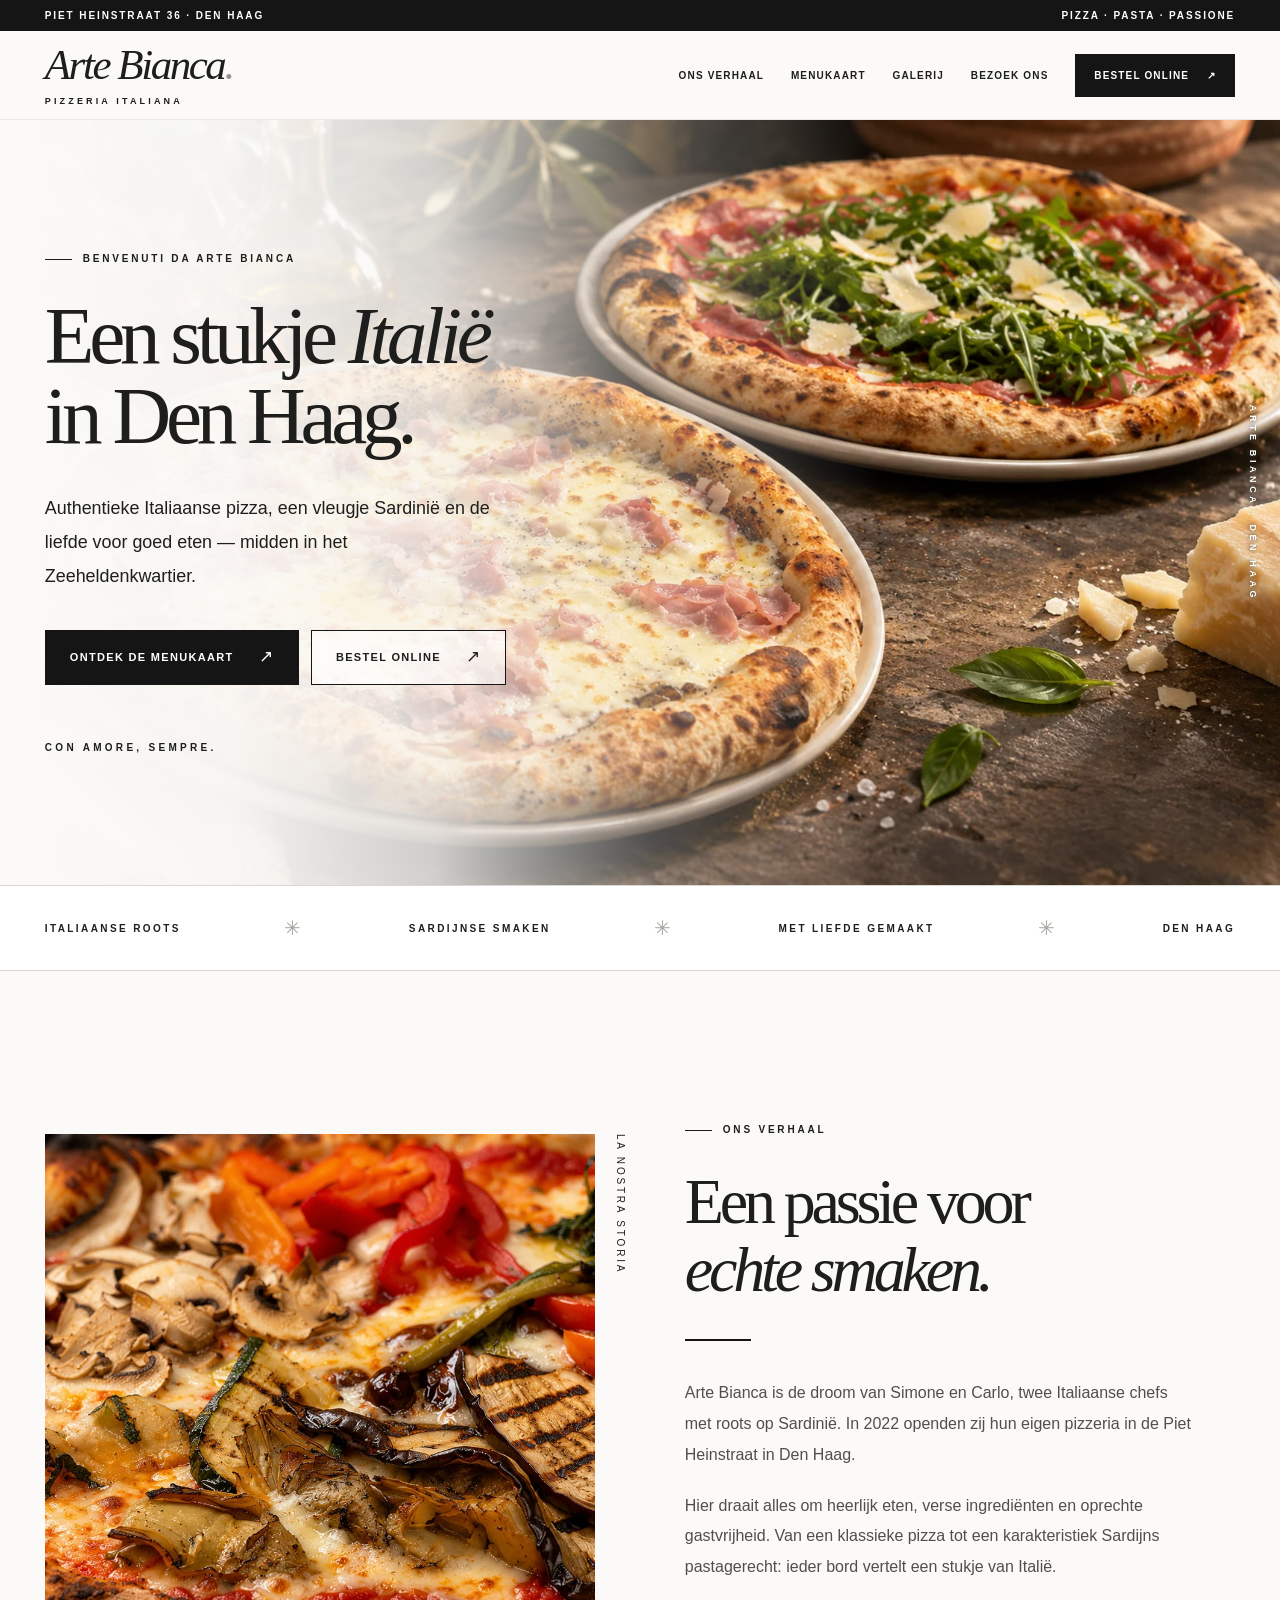
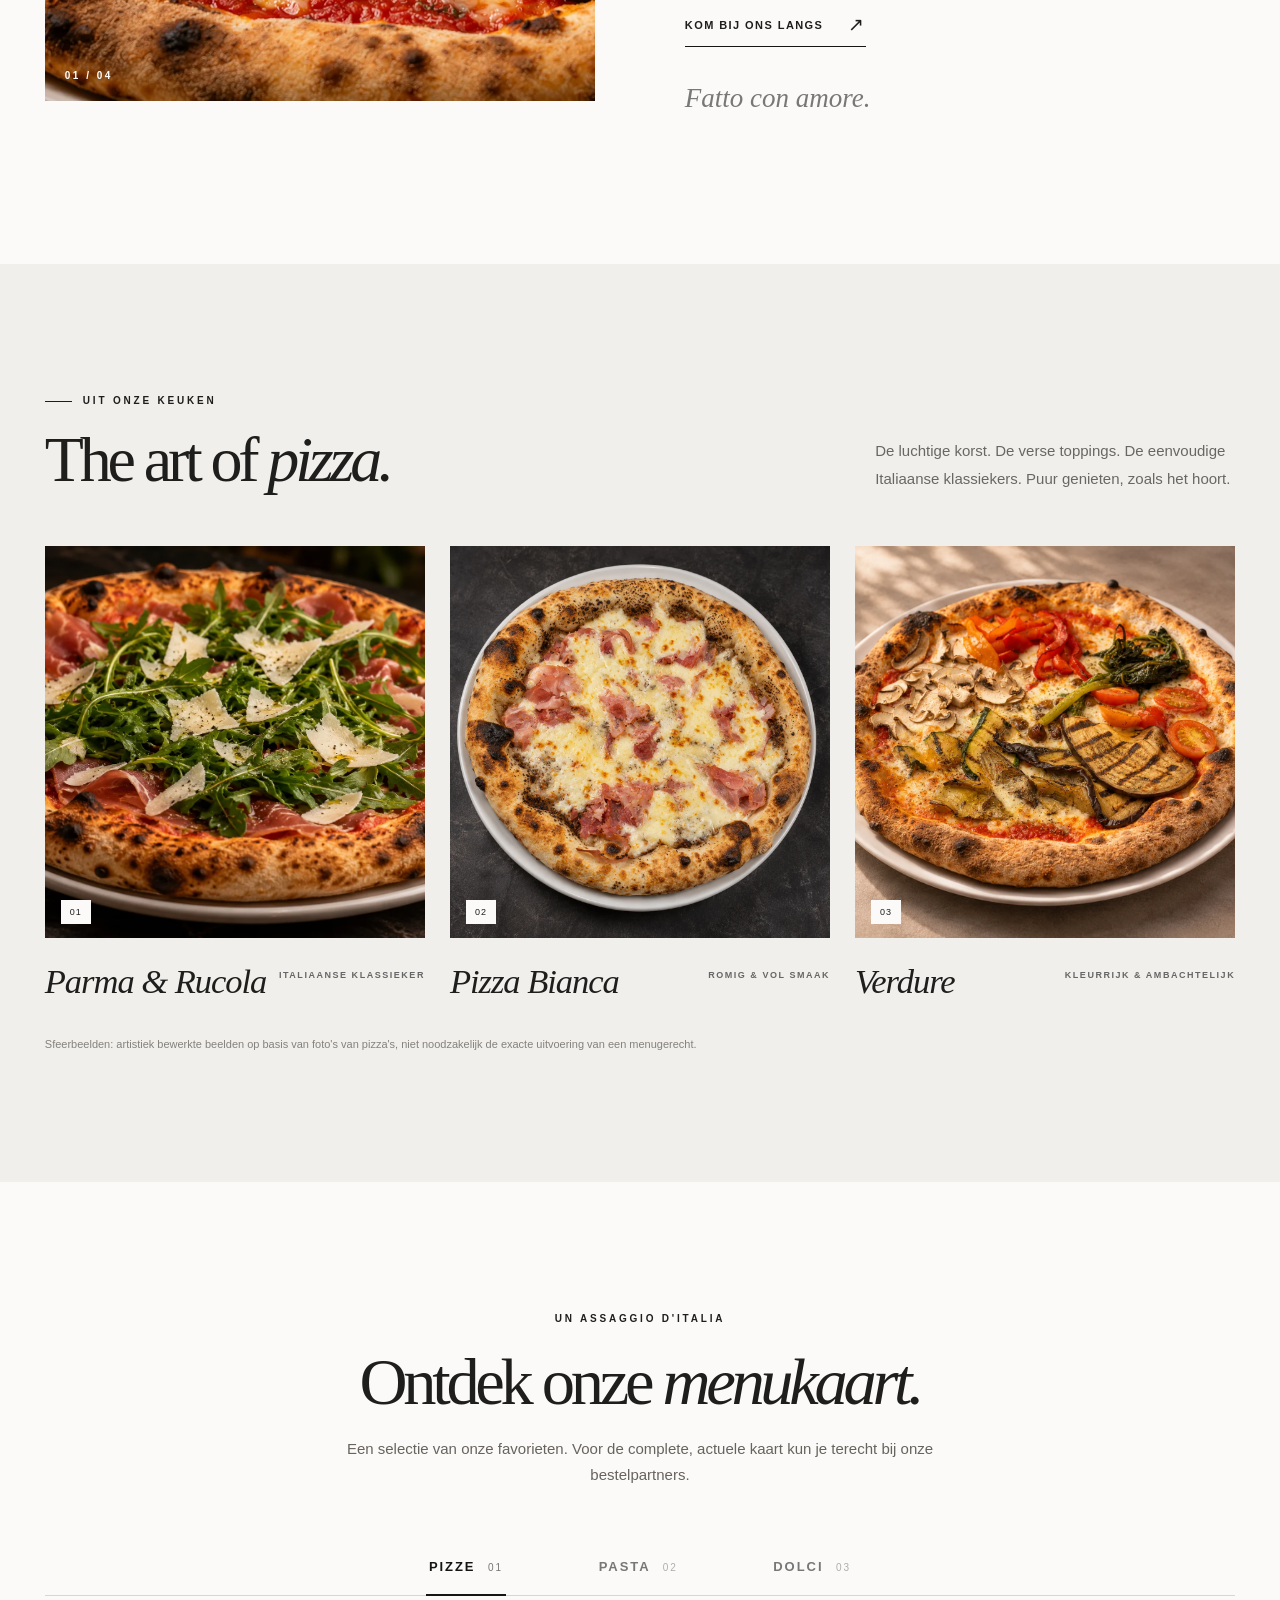
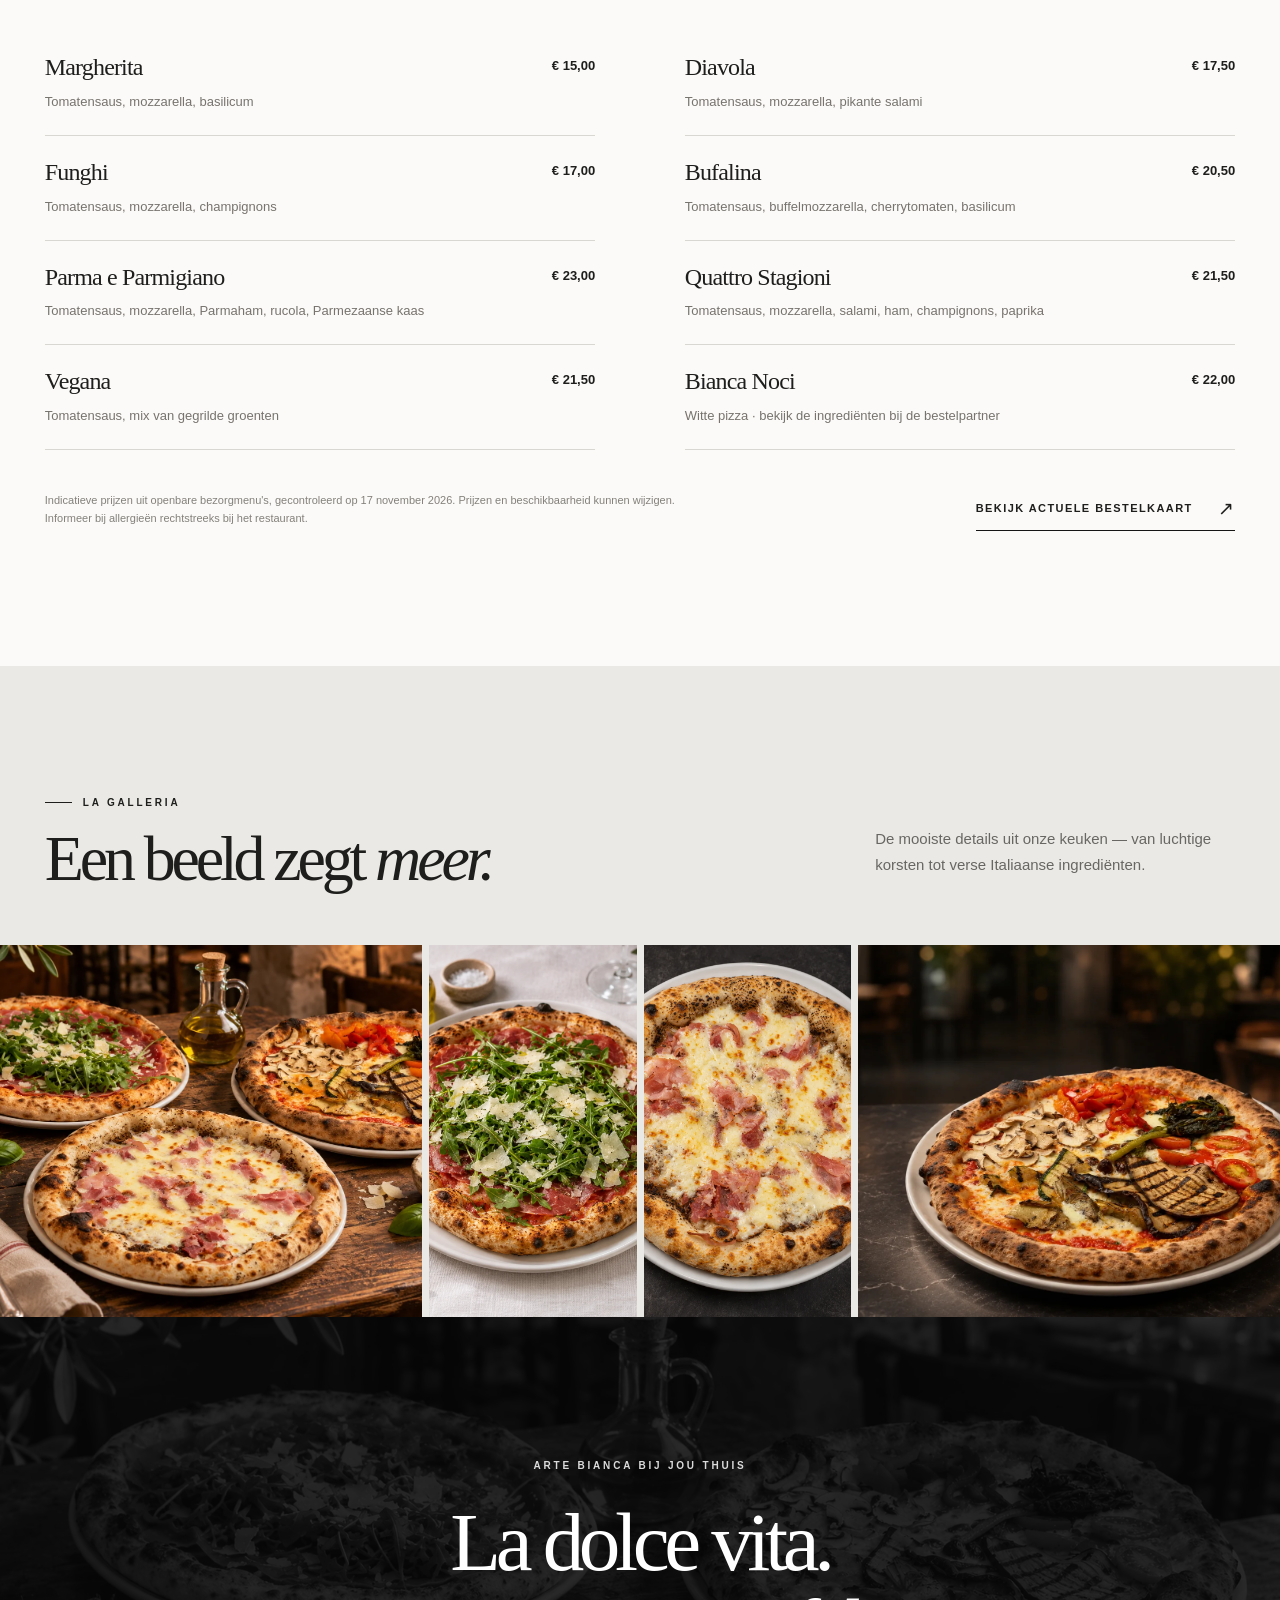
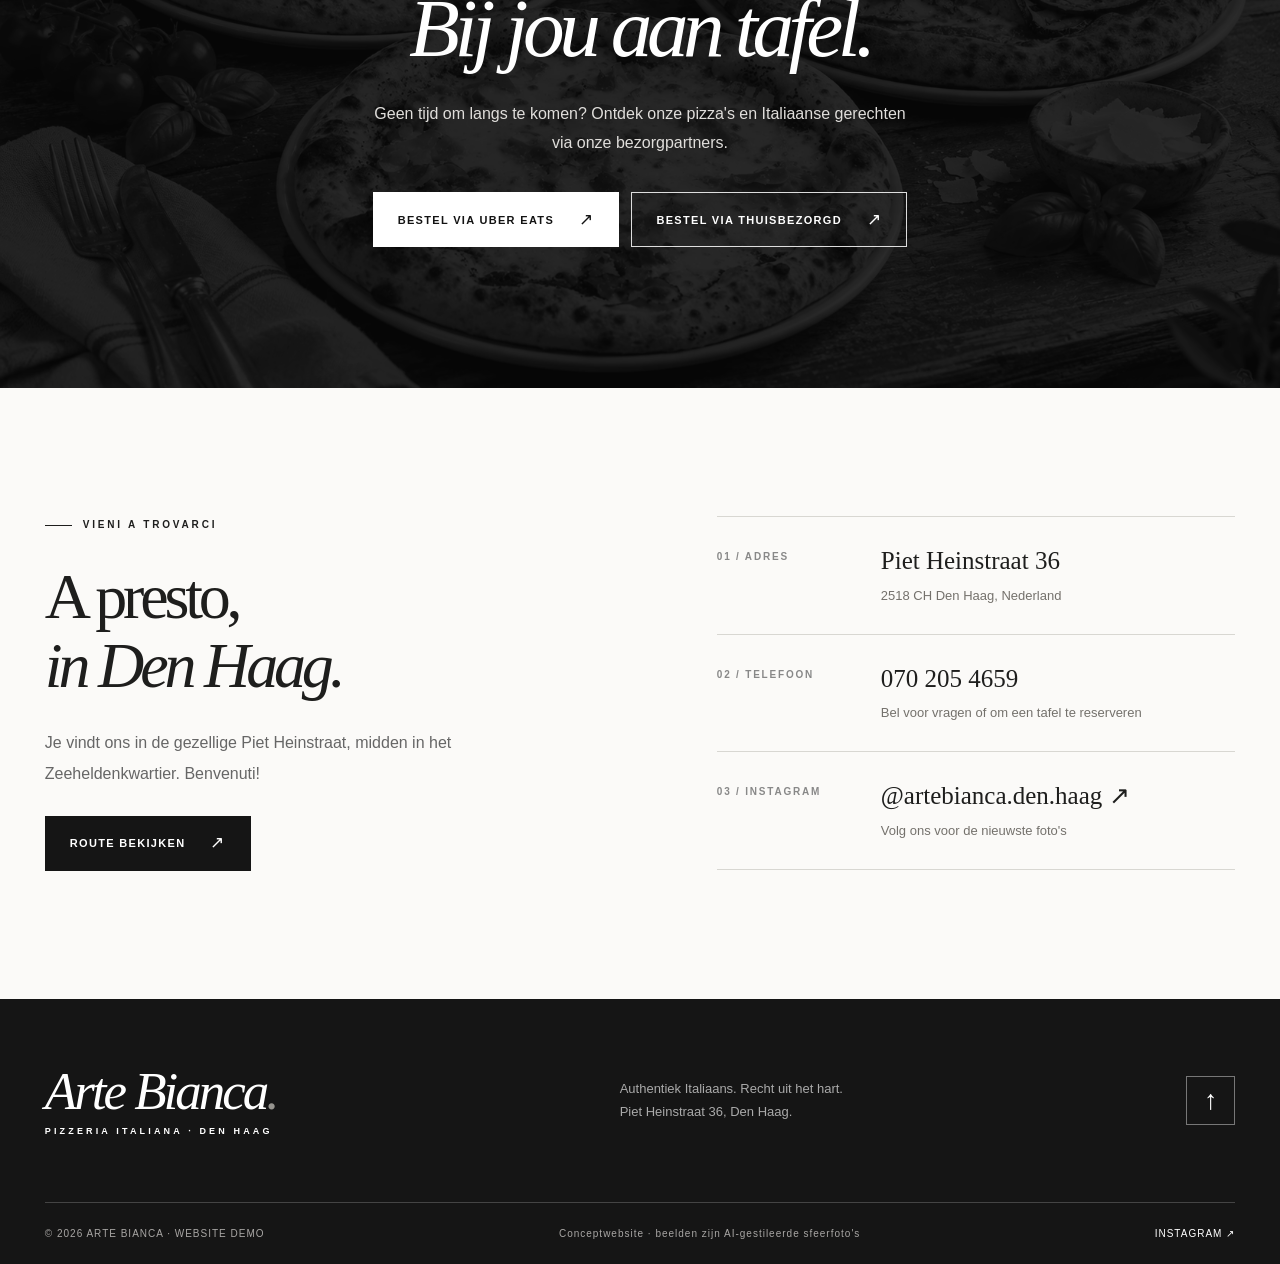
==== index (1).html @ dbd8c72d "Add files via upload" ====
<!doctype html>
<html lang="nl">
<head>
  <meta charset="utf-8" />
  <meta name="viewport" content="width=device-width, initial-scale=1" />
  <meta name="theme-color" content="#fbfaf8" />
  <meta name="description" content="Ontdek Arte Bianca in het Zeeheldenkwartier, Den Haag: ambachtelijke Italiaanse pizza en authentieke Sardijnse gerechten. Bekijk de menukaart en bestel online." />
  <meta property="og:type" content="website" />
  <meta property="og:title" content="Arte Bianca — Pizzeria Italiana in Den Haag" />
  <meta property="og:description" content="Italiaanse roots. Sardijnse ziel. Pizza met passie in de Piet Heinstraat." />
  <meta property="og:image" content="hero-two-pizzas.webp" />
  <link rel="icon" href="favicon.svg" type="image/svg+xml" />
  <link rel="preload" href="hero-two-pizzas.webp" as="image" />
  <link rel="stylesheet" href="styles.css" />
  <style>
    /* GitHub Pages fix: uploaded image files are in the repository root */
    .hero__image { background-image: url("hero-two-pizzas.webp"); }
    .order__background { background-image: url("three-pizzas.webp"); }
  </style>
  <script defer src="script.js"></script>
  <title>Arte Bianca — Pizzeria Italiana | Den Haag</title>
</head>
<body>
  <a class="skip-link" href="#main">Ga naar inhoud</a>
  <div class="announcement" aria-label="Restaurantinformatie">
    <div class="container announcement__inner">
      <span>PIET HEINSTRAAT 36 · DEN HAAG</span>
      <span class="announcement__right">PIZZA · PASTA · PASSIONE</span>
    </div>
  </div>

  <header class="site-header" id="top">
    <div class="container site-header__inner">
      <a class="brand" href="#top" aria-label="Arte Bianca — naar boven">
        <span class="brand__name">Arte Bianca<span class="brand__dot">.</span></span>
        <span class="brand__tag">PIZZERIA ITALIANA</span>
      </a>
      <button class="menu-toggle" id="menu-toggle" aria-controls="main-nav" aria-expanded="false" aria-label="Open navigatie">
        <span></span><span></span><span></span>
      </button>
      <nav class="nav" id="main-nav" aria-label="Hoofdnavigatie">
        <a href="#verhaal">Ons verhaal</a>
        <a href="#menukaart">Menukaart</a>
        <a href="#galerij">Galerij</a>
        <a href="#bezoek">Bezoek ons</a>
        <a class="nav__order" href="#bestellen">Bestel online <span aria-hidden="true">↗</span></a>
      </nav>
    </div>
  </header>

  <main id="main">
    <section class="hero" aria-labelledby="hero-title">
      <div class="hero__image" role="img" aria-label="Twee ambachtelijke pizza's met luchtige korst, kaas, rucola en parmaham"></div>
      <div class="container hero__content">
        <div class="hero__copy">
          <p class="eyebrow"><span class="eyebrow__dash"></span> BENVENUTI DA ARTE BIANCA</p>
          <h1 id="hero-title">Een stukje <em>Italië</em><br />in Den Haag.</h1>
          <p class="hero__description">Authentieke Italiaanse pizza, een vleugje Sardinië en de liefde voor goed eten — midden in het Zeeheldenkwartier.</p>
          <div class="button-row">
            <a class="btn btn--dark" href="#menukaart">Ontdek de menukaart <span aria-hidden="true">↗</span></a>
            <a class="btn btn--outline" href="#bestellen">Bestel online <span aria-hidden="true">↗</span></a>
          </div>
          <p class="hero__footnote">CON AMORE, SEMPRE.</p>
        </div>
      </div>
      <div class="hero__side-note" aria-hidden="true">ARTE BIANCA · DEN HAAG</div>
    </section>

    <div class="ticker" aria-label="Onze keuken">
      <div class="container ticker__inner">
        <span>ITALIAANSE ROOTS</span><span class="ticker__star">✳</span>
        <span>SARDIJNSE SMAKEN</span><span class="ticker__star">✳</span>
        <span>MET LIEFDE GEMAAKT</span><span class="ticker__star">✳</span>
        <span>DEN HAAG</span>
      </div>
    </div>

    <section class="section story" id="verhaal" aria-labelledby="story-title">
      <div class="container story__grid">
        <div class="story__visual reveal">
          <img src="verdure-dark.webp" alt="Ambachtelijke pizza met gegrilde groenten op een donker tafelblad" loading="lazy" width="1672" height="941" />
          <span class="story__vertical">LA NOSTRA STORIA</span>
          <span class="story__number">01 / 04</span>
        </div>
        <div class="story__copy reveal">
          <p class="eyebrow"><span class="eyebrow__dash"></span> ONS VERHAAL</p>
          <h2 class="section-title" id="story-title">Een passie voor<br /><em>echte smaken.</em></h2>
          <div class="rule-short"></div>
          <p>Arte Bianca is de droom van Simone en Carlo, twee Italiaanse chefs met roots op Sardinië. In 2022 openden zij hun eigen pizzeria in de Piet Heinstraat in Den Haag.</p>
          <p>Hier draait alles om heerlijk eten, verse ingrediënten en oprechte gastvrijheid. Van een klassieke pizza tot een karakteristiek Sardijns pastagerecht: ieder bord vertelt een stukje van Italië.</p>
          <a class="text-link" href="#bezoek">Kom bij ons langs <span aria-hidden="true">↗</span></a>
          <span class="story__script" aria-hidden="true">Fatto con amore.</span>
        </div>
      </div>
    </section>

    <section class="section signature" aria-labelledby="signature-title">
      <div class="container">
        <div class="section-heading reveal">
          <div>
            <p class="eyebrow"><span class="eyebrow__dash"></span> UIT ONZE KEUKEN</p>
            <h2 class="section-title" id="signature-title">The art of <em>pizza.</em></h2>
          </div>
          <p>De luchtige korst. De verse toppings. De eenvoudige Italiaanse klassiekers. Puur genieten, zoals het hoort.</p>
        </div>
        <div class="signature__grid">
          <article class="food-card reveal">
            <div class="food-card__image"><img src="parma-rucola.webp" loading="lazy" alt="Pizza met Parmaham, rucola en schaafsel Parmezaanse kaas" width="1672" height="941"/><span class="food-card__index">01</span></div>
            <div class="food-card__body"><h3>Parma & Rucola</h3><span>ITALIAANSE KLASSIEKER</span></div>
          </article>
          <article class="food-card reveal">
            <div class="food-card__image"><img src="bianca-pizza.webp" loading="lazy" alt="Witte pizza met romige kaas en roze ham" width="1254" height="1254"/><span class="food-card__index">02</span></div>
            <div class="food-card__body"><h3>Pizza Bianca</h3><span>ROMIG & VOL SMAAK</span></div>
          </article>
          <article class="food-card reveal">
            <div class="food-card__image"><img src="verdure-light.webp" loading="lazy" alt="Pizza met gegrilde aubergine, champignons, paprika en tomaat" width="1448" height="1086"/><span class="food-card__index">03</span></div>
            <div class="food-card__body"><h3>Verdure</h3><span>KLEURRIJK & AMBACHTELIJK</span></div>
          </article>
        </div>
        <p class="image-disclaimer">Sfeerbeelden: artistiek bewerkte beelden op basis van foto's van pizza's, niet noodzakelijk de exacte uitvoering van een menugerecht.</p>
      </div>
    </section>

    <section class="section menu-section" id="menukaart" aria-labelledby="menu-title">
      <div class="container">
        <div class="menu-section__heading reveal">
          <p class="eyebrow eyebrow--center">UN ASSAGGIO D'ITALIA</p>
          <h2 class="section-title" id="menu-title">Ontdek onze <em>menukaart.</em></h2>
          <p>Een selectie van onze favorieten. Voor de complete, actuele kaart kun je terecht bij onze bestelpartners.</p>
        </div>
        <div class="tabs" role="tablist" aria-label="Menucategorieën">
          <button class="tab is-active" role="tab" id="tab-pizza" aria-controls="panel-pizza" aria-selected="true" data-tab="pizza">Pizze <span>01</span></button>
          <button class="tab" role="tab" id="tab-pasta" aria-controls="panel-pasta" aria-selected="false" tabindex="-1" data-tab="pasta">Pasta <span>02</span></button>
          <button class="tab" role="tab" id="tab-dolci" aria-controls="panel-dolci" aria-selected="false" tabindex="-1" data-tab="dolci">Dolci <span>03</span></button>
        </div>
        <div class="menu-panel" role="tabpanel" id="panel-pizza" aria-labelledby="tab-pizza" data-panel="pizza">
          <div class="menu-list">
            <div class="menu-item"><div><h3>Margherita</h3><p>Tomatensaus, mozzarella, basilicum</p></div><strong>€ 15,00</strong></div>
            <div class="menu-item"><div><h3>Diavola</h3><p>Tomatensaus, mozzarella, pikante salami</p></div><strong>€ 17,50</strong></div>
            <div class="menu-item"><div><h3>Funghi</h3><p>Tomatensaus, mozzarella, champignons</p></div><strong>€ 17,00</strong></div>
            <div class="menu-item"><div><h3>Bufalina</h3><p>Tomatensaus, buffelmozzarella, cherrytomaten, basilicum</p></div><strong>€ 20,50</strong></div>
            <div class="menu-item"><div><h3>Parma e Parmigiano</h3><p>Tomatensaus, mozzarella, Parmaham, rucola, Parmezaanse kaas</p></div><strong>€ 23,00</strong></div>
            <div class="menu-item"><div><h3>Quattro Stagioni</h3><p>Tomatensaus, mozzarella, salami, ham, champignons, paprika</p></div><strong>€ 21,50</strong></div>
            <div class="menu-item"><div><h3>Vegana</h3><p>Tomatensaus, mix van gegrilde groenten</p></div><strong>€ 21,50</strong></div>
            <div class="menu-item"><div><h3>Bianca Noci</h3><p>Witte pizza · bekijk de ingrediënten bij de bestelpartner</p></div><strong>€ 22,00</strong></div>
          </div>
        </div>
        <div class="menu-panel" role="tabpanel" id="panel-pasta" aria-labelledby="tab-pasta" data-panel="pasta" hidden>
          <div class="menu-list">
            <div class="menu-item"><div><h3>Malloreddus alla Campidanese</h3><p>Verse Sardijnse pasta met Italiaanse saucijs en tomatensaus</p></div><strong>€ 23,50</strong></div>
            <div class="menu-item"><div><h3>Spaghetti alle Vongole</h3><p>Spaghetti met venusschelpen, knoflook en Italiaanse kruiden</p></div><strong>€ 26,50</strong></div>
          </div>
        </div>
        <div class="menu-panel" role="tabpanel" id="panel-dolci" aria-labelledby="tab-dolci" data-panel="dolci" hidden>
          <div class="menu-list">
            <div class="menu-item"><div><h3>Tiramisù</h3><p>Italiaanse dessertklassieker</p></div><strong>€ 10,00</strong></div>
            <div class="menu-item"><div><h3>Cannolo Siciliano</h3><p>Traditioneel Siciliaans dessert</p></div><strong>€ 10,00</strong></div>
            <div class="menu-item"><div><h3>Lavacake Pistacchio</h3><p>Warme pistache-lavacake</p></div><strong>€ 10,00</strong></div>
          </div>
        </div>
        <div class="menu-bottom"><p>Indicatieve prijzen uit openbare bezorgmenu's, gecontroleerd op 17 november 2026. Prijzen en beschikbaarheid kunnen wijzigen. Informeer bij allergieën rechtstreeks bij het restaurant.</p><a href="#bestellen" class="text-link">Bekijk actuele bestelkaart <span aria-hidden="true">↗</span></a></div>
      </div>
    </section>

    <section class="gallery" id="galerij" aria-labelledby="gallery-title">
      <div class="container gallery__heading reveal">
        <div><p class="eyebrow"><span class="eyebrow__dash"></span> LA GALLERIA</p><h2 class="section-title" id="gallery-title">Een beeld zegt <em>meer.</em></h2></div>
        <p>De mooiste details uit onze keuken — van luchtige korsten tot verse Italiaanse ingrediënten.</p>
      </div>
      <div class="gallery__grid">
        <button class="gallery__tile gallery__tile--wide" type="button" data-lightbox="three-pizzas.webp" data-caption="Drie ambachtelijke pizza's" aria-label="Vergroot foto van drie pizza's"><img src="three-pizzas.webp" loading="lazy" alt="Drie pizza's samen op een rustieke tafel" width="1672" height="941"/><span class="gallery__zoom">BEKIJK FOTO ↗</span></button>
        <button class="gallery__tile gallery__tile--square" type="button" data-lightbox="parma-light.webp" data-caption="Pizza met Parmaham en rucola" aria-label="Vergroot foto van Parma pizza"><img src="parma-light.webp" loading="lazy" alt="Pizza met Parmaham, rucola en kaas op linnen" width="1254" height="1254"/><span class="gallery__zoom">BEKIJK FOTO ↗</span></button>
        <button class="gallery__tile gallery__tile--square" type="button" data-lightbox="bianca-pizza.webp" data-caption="Witte pizza met ham" aria-label="Vergroot foto van pizza bianca"><img src="bianca-pizza.webp" loading="lazy" alt="Witte pizza met ham, gefotografeerd van boven" width="1254" height="1254"/><span class="gallery__zoom">BEKIJK FOTO ↗</span></button>
        <button class="gallery__tile gallery__tile--wide" type="button" data-lightbox="verdure-detail.webp" data-caption="Gegrilde groenten en een luchtige korst" aria-label="Vergroot close-up van groentepizza"><img src="verdure-detail.webp" loading="lazy" alt="Detail van een pizza met gegrilde groenten en charred korst" width="1672" height="941"/><span class="gallery__zoom">BEKIJK FOTO ↗</span></button>
      </div>
    </section>

    <section class="order" id="bestellen" aria-labelledby="order-title">
      <div class="order__background"></div>
      <div class="container order__inner reveal">
        <p class="eyebrow eyebrow--light">ARTE BIANCA BIJ JOU THUIS</p>
        <h2 id="order-title">La dolce vita.<br /><em>Bij jou aan tafel.</em></h2>
        <p>Geen tijd om langs te komen? Ontdek onze pizza's en Italiaanse gerechten via onze bezorgpartners.</p>
        <div class="order__buttons">
          <a class="btn btn--light" href="https://www.ubereats.com/nl/store/arte-bianca/zG4J7jb5Qji3SF6A-7-eRw" target="_blank" rel="noopener noreferrer">Bestel via Uber Eats <span aria-hidden="true">↗</span></a>
          <a class="btn btn--white-outline" href="https://www.thuisbezorgd.nl/menu/arte-bianca" target="_blank" rel="noopener noreferrer">Bestel via Thuisbezorgd <span aria-hidden="true">↗</span></a>
        </div>
      </div>
    </section>

    <section class="section visit" id="bezoek" aria-labelledby="visit-title">
      <div class="container visit__grid">
        <div class="visit__heading reveal">
          <p class="eyebrow"><span class="eyebrow__dash"></span> VIENI A TROVARCI</p>
          <h2 class="section-title" id="visit-title">A presto,<br /><em>in Den Haag.</em></h2>
          <p>Je vindt ons in de gezellige Piet Heinstraat, midden in het Zeeheldenkwartier. Benvenuti!</p>
          <a class="btn btn--dark" href="https://www.google.com/maps/search/?api=1&query=Piet+Heinstraat+36%2C+2518+CH+Den+Haag" target="_blank" rel="noopener noreferrer">Route bekijken <span aria-hidden="true">↗</span></a>
        </div>
        <div class="visit__details reveal">
          <div class="visit__detail"><span>01 / ADRES</span><div><strong>Piet Heinstraat 36</strong><p>2518 CH Den Haag, Nederland</p></div></div>
          <div class="visit__detail"><span>02 / TELEFOON</span><div><a href="tel:+31702054659"><strong>070 205 4659</strong></a><p>Bel voor vragen of om een tafel te reserveren</p></div></div>
          <div class="visit__detail"><span>03 / INSTAGRAM</span><div><a href="https://www.instagram.com/artebianca.den.haag/" target="_blank" rel="noopener noreferrer"><strong>@artebianca.den.haag ↗</strong></a><p>Volg ons voor de nieuwste foto's</p></div></div>
        </div>
      </div>
    </section>
  </main>

  <footer class="footer">
    <div class="container footer__top">
      <a class="brand brand--footer" href="#top" aria-label="Arte Bianca — terug naar boven"><span class="brand__name">Arte Bianca<span class="brand__dot">.</span></span><span class="brand__tag">PIZZERIA ITALIANA · DEN HAAG</span></a>
      <p>Authentiek Italiaans. Recht uit het hart.<br/>Piet Heinstraat 36, Den Haag.</p>
      <a class="footer__up" href="#top" aria-label="Terug naar boven">↑</a>
    </div>
    <div class="container footer__bottom"><span>© <span id="year">2026</span> ARTE BIANCA · WEBSITE DEMO</span><span>Conceptwebsite · beelden zijn AI-gestileerde sfeerfoto's</span><a href="https://www.instagram.com/artebianca.den.haag/" target="_blank" rel="noopener noreferrer">INSTAGRAM ↗</a></div>
  </footer>

  <dialog class="lightbox" id="lightbox" aria-label="Fotogalerij">
    <button class="lightbox__close" id="lightbox-close" aria-label="Sluit foto">×</button>
    <img id="lightbox-image" alt="" />
    <p id="lightbox-caption"></p>
  </dialog>
</body>
</html>
---- styles.css ----
/* ARTE BIANCA — minimal editorial restaurant demo
   Static, responsive, no dependencies. Built for GitHub Pages. */
:root {
  --black: #151515;
  --ink: #1e1e1d;
  --muted: #75746f;
  --light: #f6f5f2;
  --cream: #fbfaf8;
  --line: #d8d7d2;
  --white: #fff;
  --serif: 'Iowan Old Style', 'Baskerville', 'Palatino Linotype', 'Book Antiqua', Georgia, serif;
  --sans: 'Helvetica Neue', Helvetica, Arial, sans-serif;
  --space: clamp(4.5rem, 10vw, 9rem);
}
*, *::before, *::after { box-sizing: border-box; }
html { scroll-behavior: smooth; scroll-padding-top: 95px; }
body { margin: 0; color: var(--ink); background: var(--cream); font-family: var(--sans); -webkit-font-smoothing: antialiased; }
body.nav-open { overflow: hidden; }
img { display: block; width: 100%; height: auto; }
a { color: inherit; text-decoration: none; }
button { font: inherit; }
button, a { -webkit-tap-highlight-color: transparent; }
button:focus-visible, a:focus-visible { outline: 3px solid #999; outline-offset: 4px; }
[hidden] { display: none !important; }
.container { width: min(100% - 7vw, 1390px); margin-inline: auto; }
.skip-link { position: fixed; top: -80px; left: 20px; z-index: 100; background: var(--black); color: #fff; padding: 14px; }
.skip-link:focus { top: 12px; }
.announcement { background: var(--black); color: white; font-size: 10px; letter-spacing: .19em; font-weight: 600; }
.announcement__inner { height: 31px; display: flex; justify-content: space-between; align-items: center; }
.site-header { position: sticky; top: 0; z-index: 30; background: rgba(251,250,248,.98); border-bottom: 1px solid rgba(0,0,0,.07); backdrop-filter: blur(14px); }
.site-header__inner { height: 88px; display: flex; align-items: center; justify-content: space-between; gap: 25px; }
.brand { display: inline-flex; flex-direction: column; flex: 0 0 auto; gap: 0; white-space: nowrap; }
.brand__name { font: italic 43px/.99 var(--serif); letter-spacing: -.057em; }
.brand__dot { color: #96948f; }
.brand__tag { font-size: 9px; letter-spacing: .35em; font-weight: 650; margin-top: 9px; }
.nav { display: flex; align-items: center; gap: clamp(16px,2.1vw,39px); font-weight: 700; text-transform: uppercase; letter-spacing: .115em; font-size: 10px; }
.nav > a:not(.nav__order) { position: relative; padding: 13px 0; }
.nav > a:not(.nav__order)::after { content: ''; position: absolute; bottom: 7px; left: 0; height: 1px; width: 0; background: currentColor; transition: width .2s; }
.nav > a:not(.nav__order):hover::after { width: 100%; }
.nav__order { padding: 16px 19px; background: var(--black); color: #fff; white-space: nowrap; }
.nav__order span { margin-left: 14px; }
.menu-toggle { display: none; }
.hero { min-height: min(765px, 75vw); position: relative; isolation: isolate; background: #e5e0d9; overflow: hidden; display: flex; align-items: center; }
.hero__image { position: absolute; z-index: -2; inset: 0; background: url('assets/images/hero-two-pizzas.webp') center 52% / cover no-repeat; }
.hero::after { content: ''; position: absolute; z-index: -1; inset: 0; background: linear-gradient(90deg, rgba(251,250,248,1) 0%, rgba(251,250,248,.97) 18%, rgba(251,250,248,.82) 34%, rgba(251,250,248,.31) 51%, rgba(251,250,248,0) 69%); }
.hero__content { padding-block: 108px 100px; }
.hero__copy { max-width: 580px; }
.eyebrow { display: flex; align-items: center; gap: 11px; font-size: 10px; font-weight: 740; letter-spacing: .28em; line-height: 1.8; text-transform: uppercase; margin: 0 0 29px; }
.eyebrow__dash { display: inline-block; height: 1px; width: 27px; background: currentColor; }
.eyebrow--center { justify-content: center; }
.eyebrow--light { color: rgba(255,255,255,.85); }
.hero h1, .section-title, .order h2 { font-family: var(--serif); font-weight: 400; letter-spacing: -.065em; }
.hero h1 { font-size: clamp(56px, 6.35vw, 105px); line-height: .98; margin: 0 0 34px; }
.hero h1 em, .section-title em, .order h2 em { font-weight: 400; }
.hero__description { font-size: clamp(16px,1.4vw,18px); line-height: 1.9; max-width: 445px; margin: 0 0 37px; }
.button-row, .order__buttons { display: flex; align-items: center; gap: 12px; flex-wrap: wrap; }
.btn { min-height: 55px; display: inline-flex; justify-content: center; align-items: center; gap: 25px; padding: 17px 24px; font-size: 11px; letter-spacing: .12em; font-weight: 740; text-transform: uppercase; border: 1px solid var(--black); transition: transform .2s, background-color .2s, color .2s; }
.btn:hover { transform: translateY(-2px); }
.btn span { font-size: 17px; font-weight: 400; line-height: 0; }
.btn--dark { background: var(--black); color: #fff; }
.btn--dark:hover { background: #333; }
.btn--outline { background: rgba(255,255,255,.65); }
.btn--outline:hover { background: var(--black); color: #fff; }
.hero__footnote { margin-top: 57px; font-size: 10px; letter-spacing: .33em; font-weight: 650; }
.hero__side-note { position: absolute; right: 22px; top: 50%; transform: translateY(-50%); writing-mode: vertical-rl; color: #fff; font-size: 9px; font-weight: 650; letter-spacing: .4em; text-shadow: 0 1px 4px #444; }
.ticker { border-block: 1px solid var(--line); background: #fff; }
.ticker__inner { min-height: 84px; display: flex; align-items: center; justify-content: space-between; gap: 20px; }
.ticker span { font-size: 10px; font-weight: 700; letter-spacing: .24em; }
.ticker__star { color: #a7a49f; font-size: 20px !important; font-weight: 400 !important; }
.section { padding-block: var(--space); }
.story__grid { display: grid; grid-template-columns: 1fr 1fr; align-items: center; gap: clamp(50px,7vw,150px); }
.story__visual { position: relative; }
.story__visual img { aspect-ratio: .97; object-fit: cover; }
.story__vertical { position: absolute; right: -31px; top: 0; font-size: 10px; letter-spacing: .28em; writing-mode: vertical-rl; }
.story__number { position: absolute; left: 20px; bottom: 20px; font-size: 10px; font-weight: 700; color: #fff; letter-spacing: .25em; }
.section-title { margin: 0; font-size: clamp(50px,5vw,77px); line-height: 1.07; }
.story__copy { position: relative; padding-block: 22px; }
.story__copy .section-title { margin-bottom: 34px; }
.rule-short { width: 66px; height: 2px; background: var(--black); margin-bottom: 37px; }
.story__copy p:not(.eyebrow) { font-size: 16px; line-height: 1.93; color: #514f4a; margin: 0 0 20px; max-width: 510px; }
.text-link { display: inline-flex; align-items: center; gap: 25px; border-bottom: 1px solid var(--black); padding: 10px 0; font-size: 11px; font-weight: 760; letter-spacing: .13em; text-transform: uppercase; transition: gap .2s; }
.text-link:hover { gap: 38px; }
.text-link span { font-size: 19px; font-weight: 400; }
.story__script { display: block; margin-top: 36px; font: italic 27px var(--serif); opacity: .59; }
.signature { background: #f0efec; }
.section-heading { display: flex; justify-content: space-between; align-items: end; gap: 50px; margin-bottom: 51px; }
.section-heading .eyebrow { margin-bottom: 16px; }
.section-heading > p { font-size: 15px; color: #696763; line-height: 1.85; max-width: 360px; margin: 0 0 2px; }
.signature__grid { display: grid; grid-template-columns: repeat(3,minmax(0,1fr)); gap: 25px; }
.food-card { min-width: 0; }
.food-card__image { aspect-ratio: .97; overflow: hidden; position: relative; background: #ddd; }
.food-card__image img { width: 100%; height: 100%; object-fit: cover; transition: transform .5s; }
.food-card:hover img { transform: scale(1.045); }
.food-card__index { position: absolute; bottom: 14px; left: 16px; background: var(--cream); padding: 7px 9px; font-size: 9px; letter-spacing: .11em; }
.food-card__body { padding-top: 23px; display: flex; align-items: start; justify-content: space-between; gap: 10px; flex-wrap: wrap; }
.food-card h3 { margin: 0; font: italic clamp(27px,2.7vw,40px)/1.2 var(--serif); letter-spacing: -.03em; }
.food-card__body span { font-size: 9px; letter-spacing: .17em; font-weight: 700; color: #666; padding-top: 9px; }
.image-disclaimer { color: #85817c; font-size: 11px; line-height: 1.6; margin: 34px 0 0; }
.menu-section { background: var(--cream); }
.menu-section__heading { text-align: center; max-width: 780px; margin: 0 auto 53px; }
.menu-section__heading .eyebrow { margin-bottom: 18px; }
.menu-section__heading .section-title { font-size: clamp(51px,5.2vw,76px); }
.menu-section__heading > p:not(.eyebrow) { margin: 19px auto 0; font-size: 15px; line-height: 1.75; color: #67635f; max-width: 600px; }
.tabs { display: flex; justify-content: center; border-bottom: 1px solid var(--line); gap: clamp(20px,7vw,100px); margin-bottom: 35px; }
.tab { background: transparent; border: 0; border-bottom: 2px solid transparent; padding: 18px 3px 20px; margin-bottom: -1px; cursor: pointer; color: #777; text-transform: uppercase; font-size: 13px; font-weight: 750; letter-spacing: .15em; }
.tab span { font-size: 10px; margin-left: 7px; font-weight: 500; opacity: .58; }
.tab.is-active { color: var(--black); border-color: var(--black); }
.menu-list { display: grid; grid-template-columns: repeat(2,minmax(0,1fr)); column-gap: clamp(25px,7vw,110px); }
.menu-item { border-bottom: 1px solid var(--line); min-height: 104px; padding: 22px 0; display: flex; gap: 22px; align-items: start; justify-content: space-between; }
.menu-item h3 { font: 24px/1.2 var(--serif); margin: 0 0 10px; letter-spacing: -.035em; }
.menu-item p { font: 13px/1.6 var(--sans); color: #77736e; margin: 0; }
.menu-item strong { font-size: 13px; white-space: nowrap; font-weight: 650; padding-top: 5px; }
.menu-bottom { display: flex; justify-content: space-between; gap: 45px; align-items: center; padding-top: 30px; }
.menu-bottom p { font-size: 11px; line-height: 1.65; color: #84817b; max-width: 650px; }
.menu-bottom .text-link { white-space: nowrap; }
.gallery { padding-top: var(--space); background: #eae9e5; }
.gallery__heading { display: flex; justify-content: space-between; align-items: end; gap: 50px; padding-bottom: 52px; }
.gallery__heading .eyebrow { margin-bottom: 13px; }
.gallery__heading p:not(.eyebrow) { max-width: 360px; line-height: 1.75; font-size: 15px; color: #696763; }
.gallery__grid { display: grid; grid-template-columns: repeat(6,1fr); gap: 7px; }
.gallery__tile { position: relative; display: block; padding: 0; margin: 0; border: 0; cursor: zoom-in; background: #333; overflow: hidden; height: clamp(205px, 29vw, 475px); }
.gallery__tile--wide { grid-column: span 2; }
.gallery__tile--square { grid-column: span 1; }
.gallery__tile img { width: 100%; height: 100%; object-fit: cover; transition: transform .55s, filter .45s; }
.gallery__tile:hover img { transform: scale(1.06); filter: brightness(.76); }
.gallery__zoom { opacity: 0; position: absolute; bottom: 19px; left: 19px; color: white; font-size: 10px; letter-spacing: .14em; font-weight: 750; transition: opacity .25s; }
.gallery__tile:hover .gallery__zoom { opacity: 1; }
.order { position: relative; isolation: isolate; background: var(--black); color: white; text-align: center; overflow: hidden; }
.order__background { position: absolute; z-index: -2; inset: 0; background: url('assets/images/three-pizzas.webp') center center / cover no-repeat; opacity: .34; filter: grayscale(1); }
.order::after { content: ''; position: absolute; z-index: -1; inset: 0; background: rgba(0,0,0,.57); }
.order__inner { padding-block: clamp(95px,11vw,170px); display: flex; flex-direction: column; align-items: center; }
.order .eyebrow { margin-bottom: 25px; }
.order h2 { font-size: clamp(56px,6.5vw,99px); line-height: 1.03; margin: 0; }
.order__inner > p:not(.eyebrow) { font-size: 16px; line-height: 1.8; max-width: 540px; margin: 28px auto 35px; color: #e0dedb; }
.order__buttons { justify-content: center; }
.btn--light { background: white; color: #131313; border-color: white; }
.btn--light:hover { background: #eceae5; }
.btn--white-outline { color: white; border-color: rgba(255,255,255,.85); }
.btn--white-outline:hover { background: white; color: #151515; }
.visit__grid { display: grid; grid-template-columns: 1fr 1fr; gap: clamp(70px,12vw,200px); }
.visit__heading .section-title { margin-bottom: 28px; }
.visit__heading > p:not(.eyebrow) { font-size: 16px; color: #666; line-height: 1.9; max-width: 430px; margin-bottom: 27px; }
.visit__detail { display: grid; grid-template-columns: 144px minmax(0,1fr); gap: 20px; border-top: 1px solid var(--line); padding: 28px 0; }
.visit__detail:last-child { border-bottom: 1px solid var(--line); }
.visit__detail > span { font-size: 10px; letter-spacing: .18em; font-weight: 700; color: #888; padding-top: 6px; }
.visit__detail strong { font: 25px/1.3 var(--serif); font-weight: 400; }
.visit__detail p { color: #74716c; font-size: 13px; line-height: 1.55; margin: 8px 0 0; }
.visit__detail a:hover { text-decoration: underline; text-underline-offset: 4px; }
.footer { background: #151515; color: #fff; }
.footer__top { padding-block: 65px; display: flex; justify-content: space-between; gap: 45px; align-items: center; }
.brand--footer .brand__name { font-size: 53px; }
.brand--footer .brand__tag { font-size: 9px; }
.footer__top > p { color: #aaa; font-size: 13px; line-height: 1.8; }
.footer__up { width: 49px; height: 49px; border: 1px solid #777; display: grid; place-items: center; font-size: 27px; transition: background .2s; }
.footer__up:hover { background: #444; }
.footer__bottom { border-top: 1px solid #444; display: flex; justify-content: space-between; gap: 20px; padding-block: 25px; color: #a9a7a5; font-size: 10px; letter-spacing: .1em; }
.footer__bottom a { color: #fff; white-space: nowrap; }
.lightbox { border: 0; padding: 40px 20px 20px; background: #151515; color: #fff; width: min(92vw,1100px); max-height: 90vh; box-shadow: 0 10px 70px #0008; overflow: auto; }
.lightbox::backdrop { background: rgba(0,0,0,.9); }
.lightbox img { max-height: 68vh; object-fit: contain; }
.lightbox p { text-align: center; font: italic 22px var(--serif); }
.lightbox__close { cursor: pointer; background: transparent; color: #fff; position: absolute; right: 8px; top: 0; border: 0; font-size: 31px; padding: 2px 15px; }
.reveal { transition: opacity .65s, transform .7s; }
.js-motion .reveal:not(.visible) { opacity: 0; transform: translateY(25px); }

@media(max-width: 1050px) {
  .nav { gap: 17px; }
  .nav > a { font-size: 9px; }
  .brand__name { font-size: 39px; }
  .hero { min-height: 650px; }
  .story__grid { gap: 50px; }
  .menu-bottom { flex-direction: column; align-items: flex-start; gap: 4px; }
  .gallery__tile { height: 310px; }
}
@media(max-width: 800px) {
  :root { --space: 75px; }
  .container { width: min(100% - 38px, 640px); }
  .announcement__right { display: none; }
  .site-header__inner { height: 72px; }
  .brand__name { font-size: 37px; }
  .brand__tag { font-size: 8px; margin-top: 6px; }
  .menu-toggle { display: inline-flex; flex-direction: column; justify-content: center; gap: 5px; width: 43px; height: 43px; background: none; border: 1px solid #b1aeaa; padding: 9px; cursor: pointer; z-index: 45; }
  .menu-toggle span { display: block; height: 1.5px; width: 100%; background: var(--black); transition: transform .2s, opacity .2s; }
  .menu-toggle[aria-expanded='true'] span:nth-child(1) { transform: translateY(6.5px) rotate(45deg); }
  .menu-toggle[aria-expanded='true'] span:nth-child(2) { opacity: 0; }
  .menu-toggle[aria-expanded='true'] span:nth-child(3) { transform: translateY(-6.5px) rotate(-45deg); }
  .nav { display: none; position: fixed; left: 0; right: 0; top: 72px; height: calc(100dvh - 72px); background: var(--cream); padding: 45px 7vw; flex-direction: column; gap: 0; align-items: stretch; justify-content: flex-start; border-top: 1px solid var(--line); overflow-y: auto; }
  .nav.is-open { display: flex; }
  .nav a { font-size: 17px; border-bottom: 1px solid var(--line); padding: 22px 0 !important; }
  .nav__order { padding: 21px !important; margin-top: 25px; text-align: center; border: 0 !important; font-size: 12px !important; }
  .hero { min-height: 735px; align-items: flex-start; }
  .hero__image { background-position: 59% center; }
  .hero::after { background: linear-gradient(180deg,rgba(251,250,248,.99) 0%,rgba(251,250,248,.94) 33%,rgba(251,250,248,.60) 53%,rgba(251,250,248,0) 83%); }
  .hero__content { padding-block: 65px 30px; }
  .hero__copy { max-width: 530px; }
  .hero h1 { font-size: clamp(57px,10vw,82px); }
  .hero__description { font-size: 15px; line-height: 1.75; max-width: 400px; }
  .hero__side-note { display: none; }
  .hero__footnote { margin-top: 35px; }
  .ticker__inner { flex-wrap: wrap; justify-content: center; padding-block: 20px; min-height: 69px; row-gap: 10px; }
  .ticker span { font-size: 9px; }
  .ticker__star:nth-of-type(6), .ticker span:nth-of-type(7) { display: none; }
  .story__grid,.visit__grid { grid-template-columns: 1fr; gap: 50px; }
  .story__visual img { aspect-ratio: 1.18; }
  .story__vertical { right: -17px; }
  .section-heading, .gallery__heading { display: block; }
  .section-heading > p, .gallery__heading > p { margin-top: 23px; max-width: 530px; }
  .signature__grid { gap: 12px; }
  .food-card__image { aspect-ratio: .8; }
  .food-card h3 { font-size: 24px; }
  .food-card__body span { width: 100%; font-size: 8px; margin-top: -8px; }
  .menu-list { grid-template-columns: 1fr; }
  .menu-item { min-height: 91px; }
  .gallery__grid { grid-template-columns: repeat(2,1fr); }
  .gallery__tile--wide, .gallery__tile--square { grid-column: span 1; }
  .gallery__tile { height: 300px; }
  .order__inner { padding-block: 90px; }
}
@media(max-width: 560px) {
  .hero { min-height: 785px; }
  .hero__image { background-position: 59% bottom; }
  .hero__content { padding-top: 50px; }
  .hero h1 { font-size: 61px; margin-bottom: 25px; }
  .hero .eyebrow { font-size: 9px; margin-bottom: 20px; }
  .button-row { gap: 8px; }
  .btn { font-size: 9.5px; padding: 16px 15px; gap: 11px; min-height: 50px; }
  .hero__description { font-size: 14px; max-width: 350px; }
  .hero__footnote { font-size: 9px; }
  .ticker__inner { gap: 12px; }
  .ticker span { font-size: 8px; }
  .ticker__star { font-size: 13px !important; }
  .section-title { font-size: clamp(48px,11vw,60px); }
  .story__copy p:not(.eyebrow) { font-size: 15px; }
  .signature__grid { grid-template-columns: 1fr; gap: 37px; }
  .food-card__image { aspect-ratio: 1.25; }
  .food-card h3 { font-size: 35px; }
  .food-card__body span { width: auto; margin: 0; }
  .tabs { justify-content: space-around; gap: 0; }
  .tab { font-size: 12px; }
  .menu-item h3 { font-size: 21px; }
  .menu-item strong { font-size: 12px; }
  .menu-item p { font-size: 12px; }
  .menu-section__heading .section-title { font-size: 49px; }
  .gallery__tile { height: 190px; }
  .gallery__grid { gap: 5px; }
  .order h2 { font-size: clamp(51px,12vw,70px); }
  .order__buttons { width: 100%; flex-direction: column; }
  .order__buttons .btn { width: min(100%, 330px); }
  .visit__detail { grid-template-columns: 96px 1fr; gap: 10px; }
  .visit__detail strong { font-size: 21px; }
  .visit__detail > span { font-size: 8px; }
  .footer__top { padding-block: 45px; align-items: start; flex-wrap: wrap; }
  .footer__top > p { order: 2; width: 100%; }
  .footer__bottom { flex-wrap: wrap; font-size: 9px; }
  .footer__bottom span:nth-child(2) { width: 100%; order: 3; }
}
@media(prefers-reduced-motion:reduce) {
  html { scroll-behavior: auto; }
  *, *::before, *::after { animation-duration: .01ms !important; transition-duration: .01ms !important; }
  .js-motion .reveal:not(.visible) { opacity: 1; transform: none; }
}
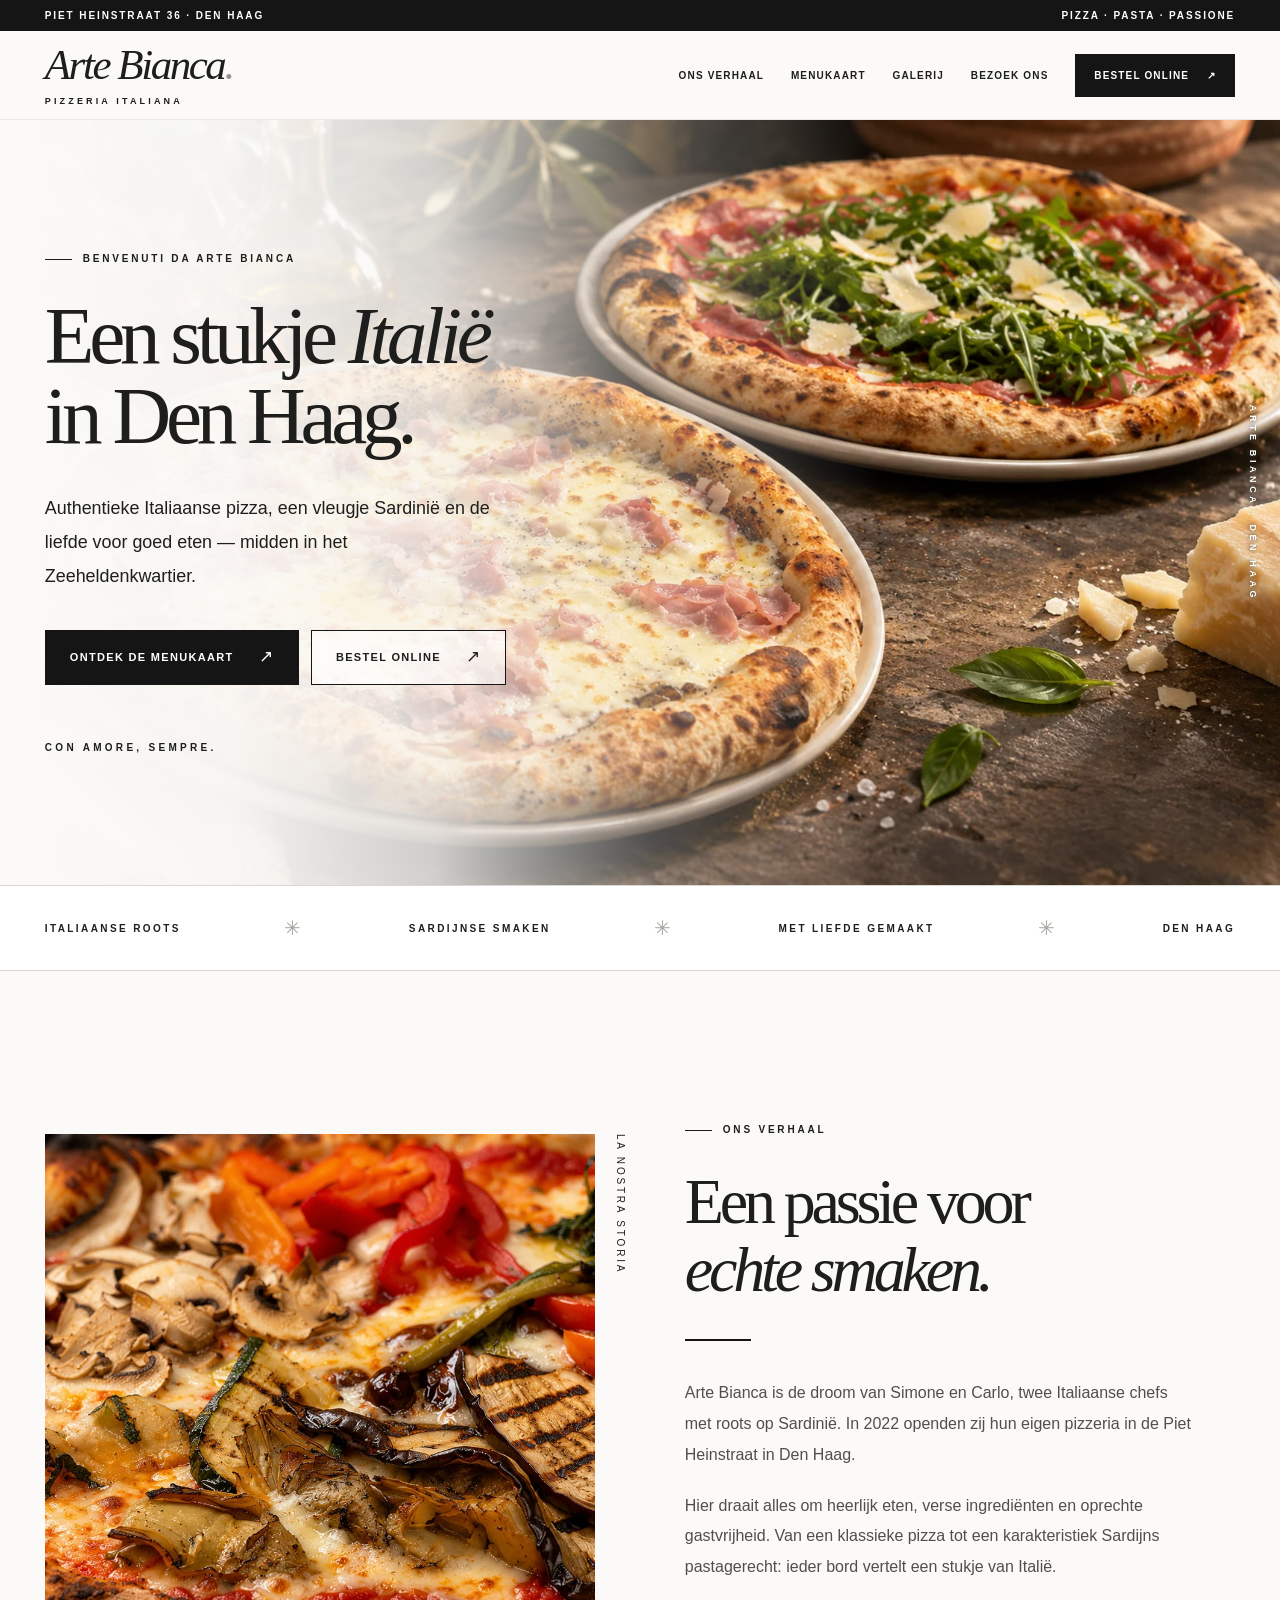
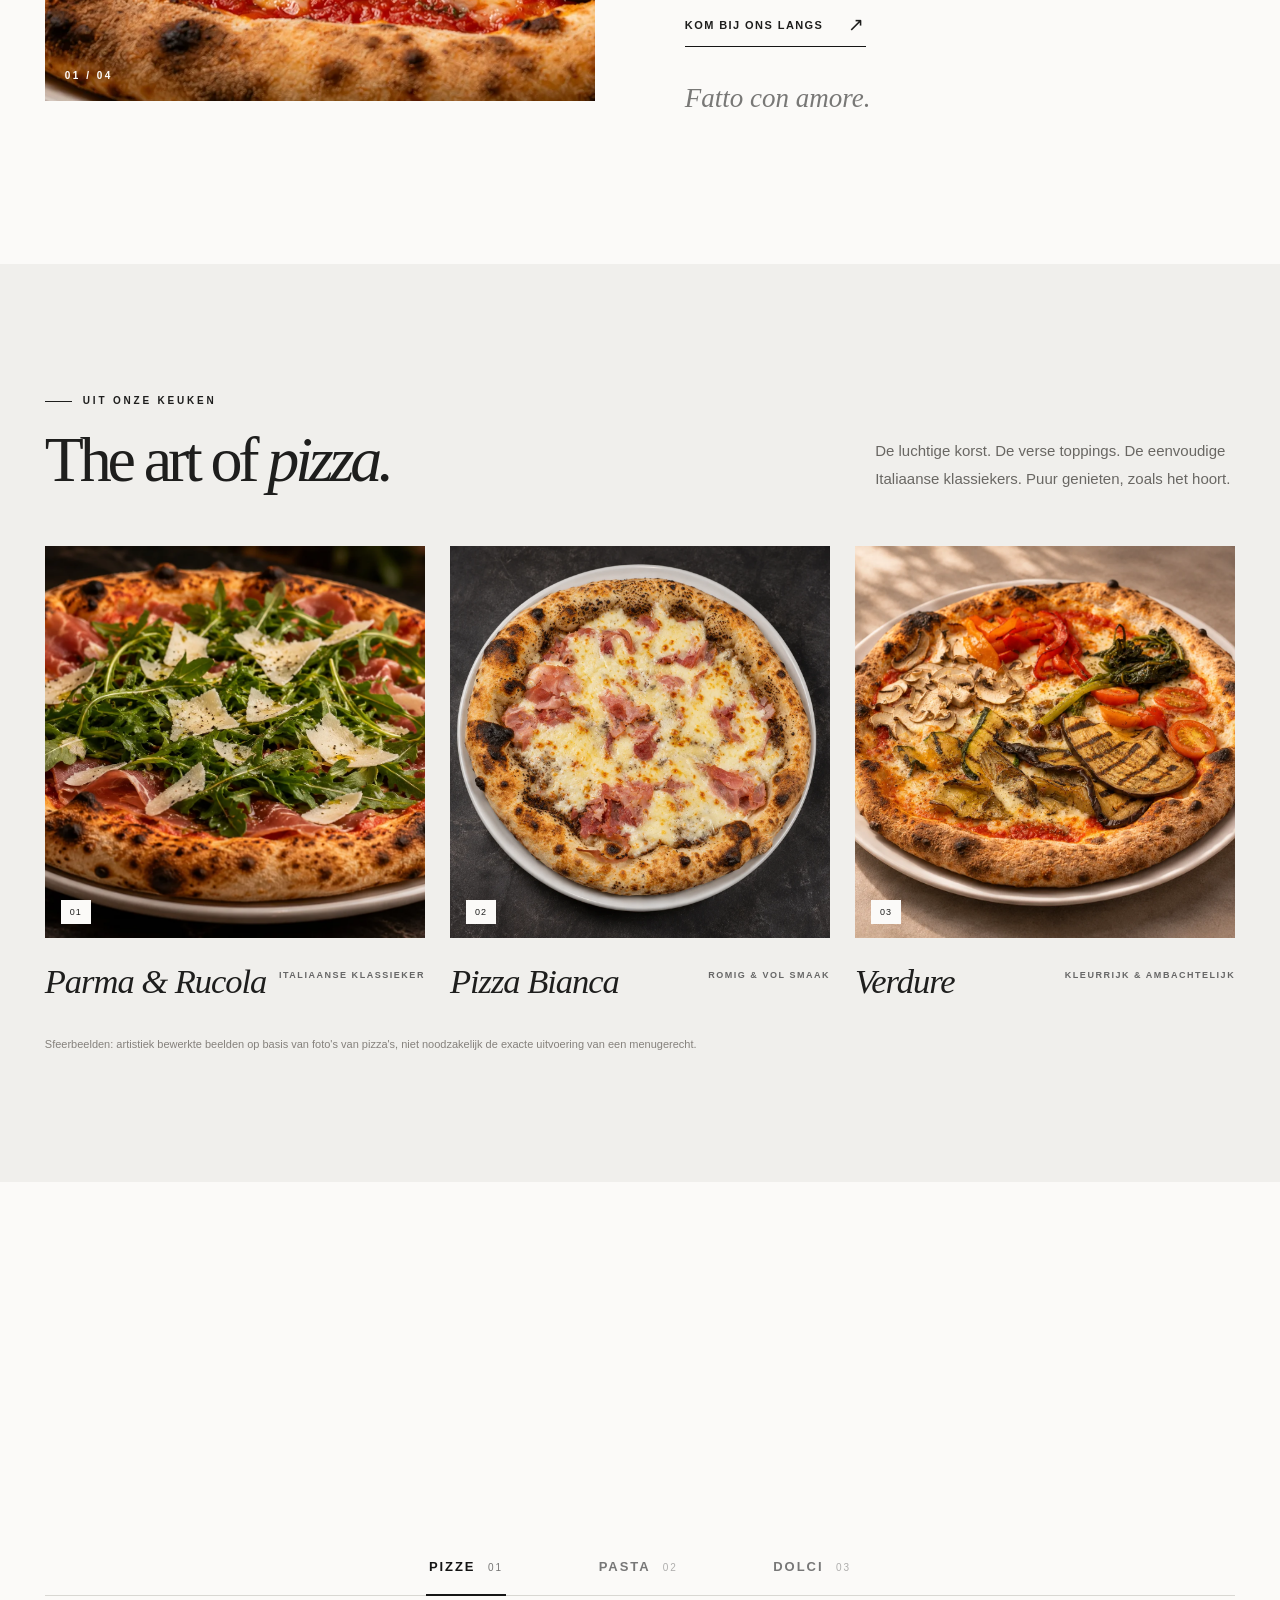
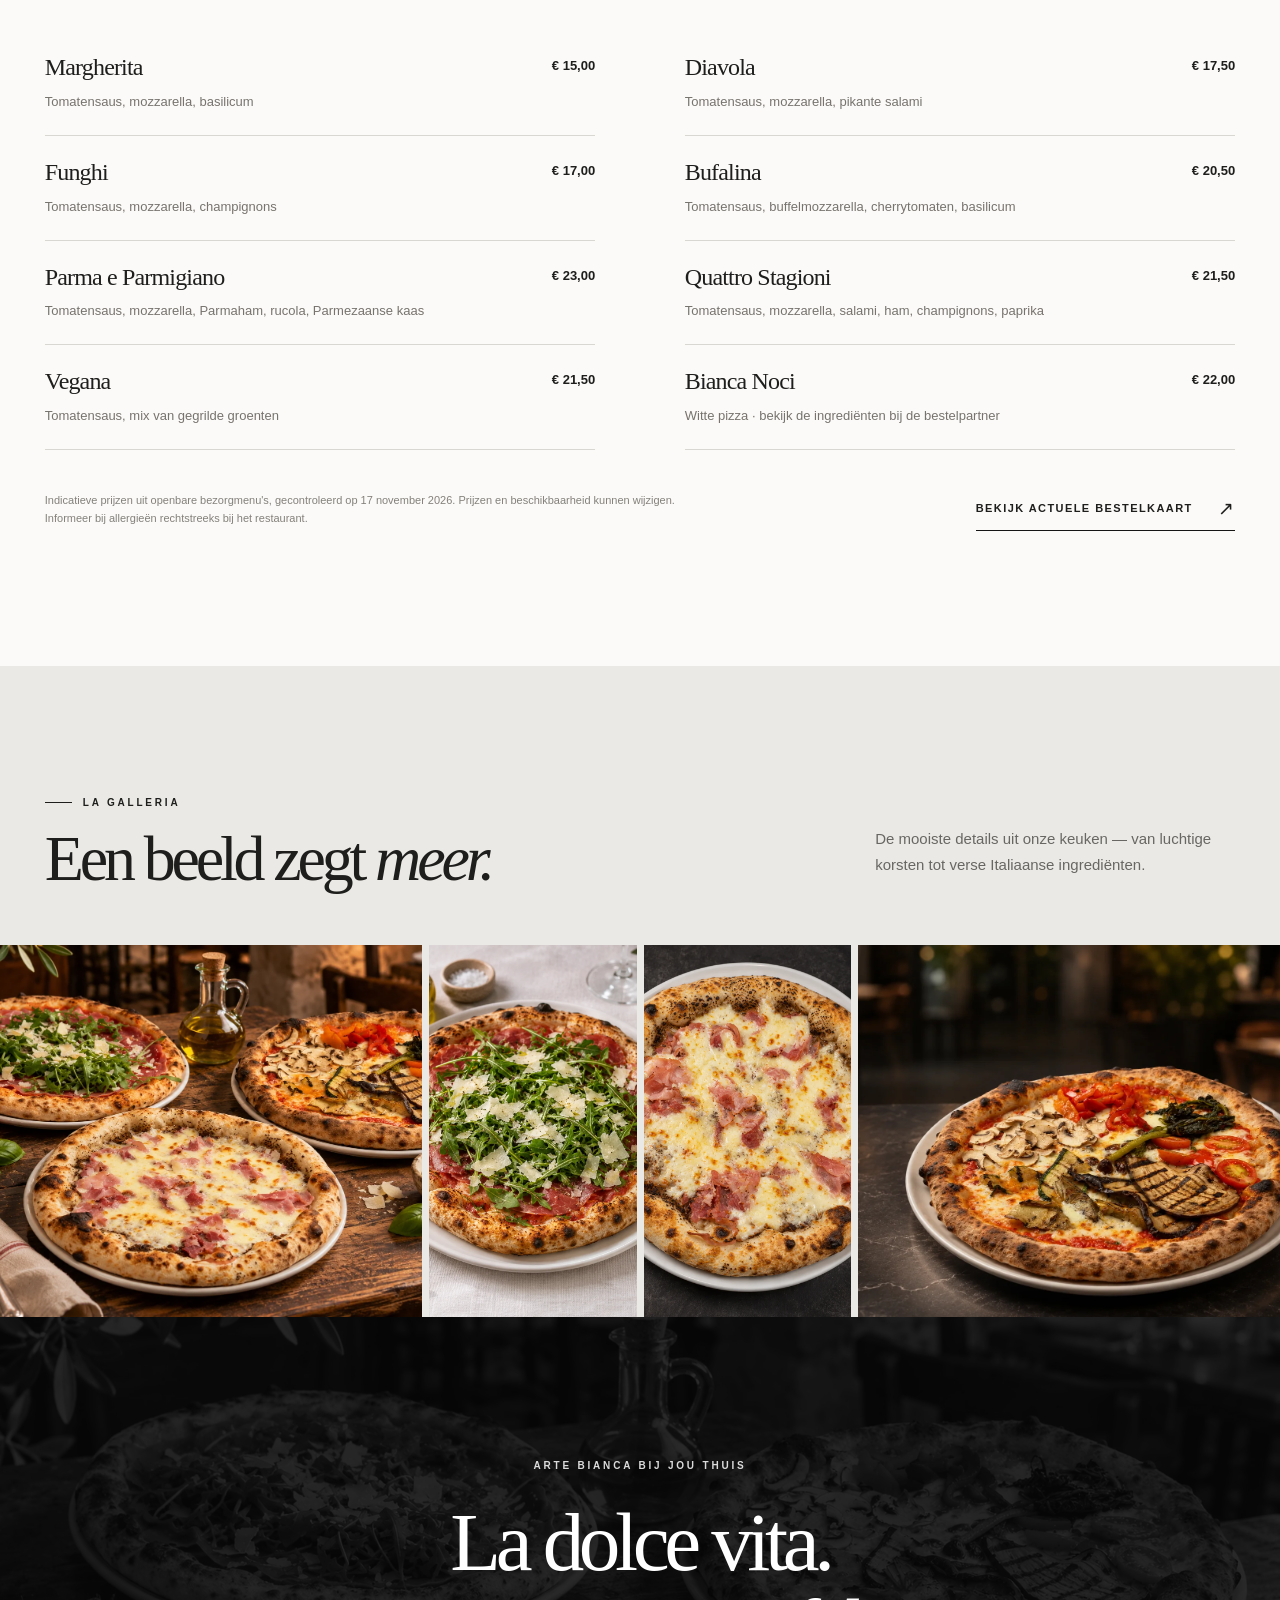
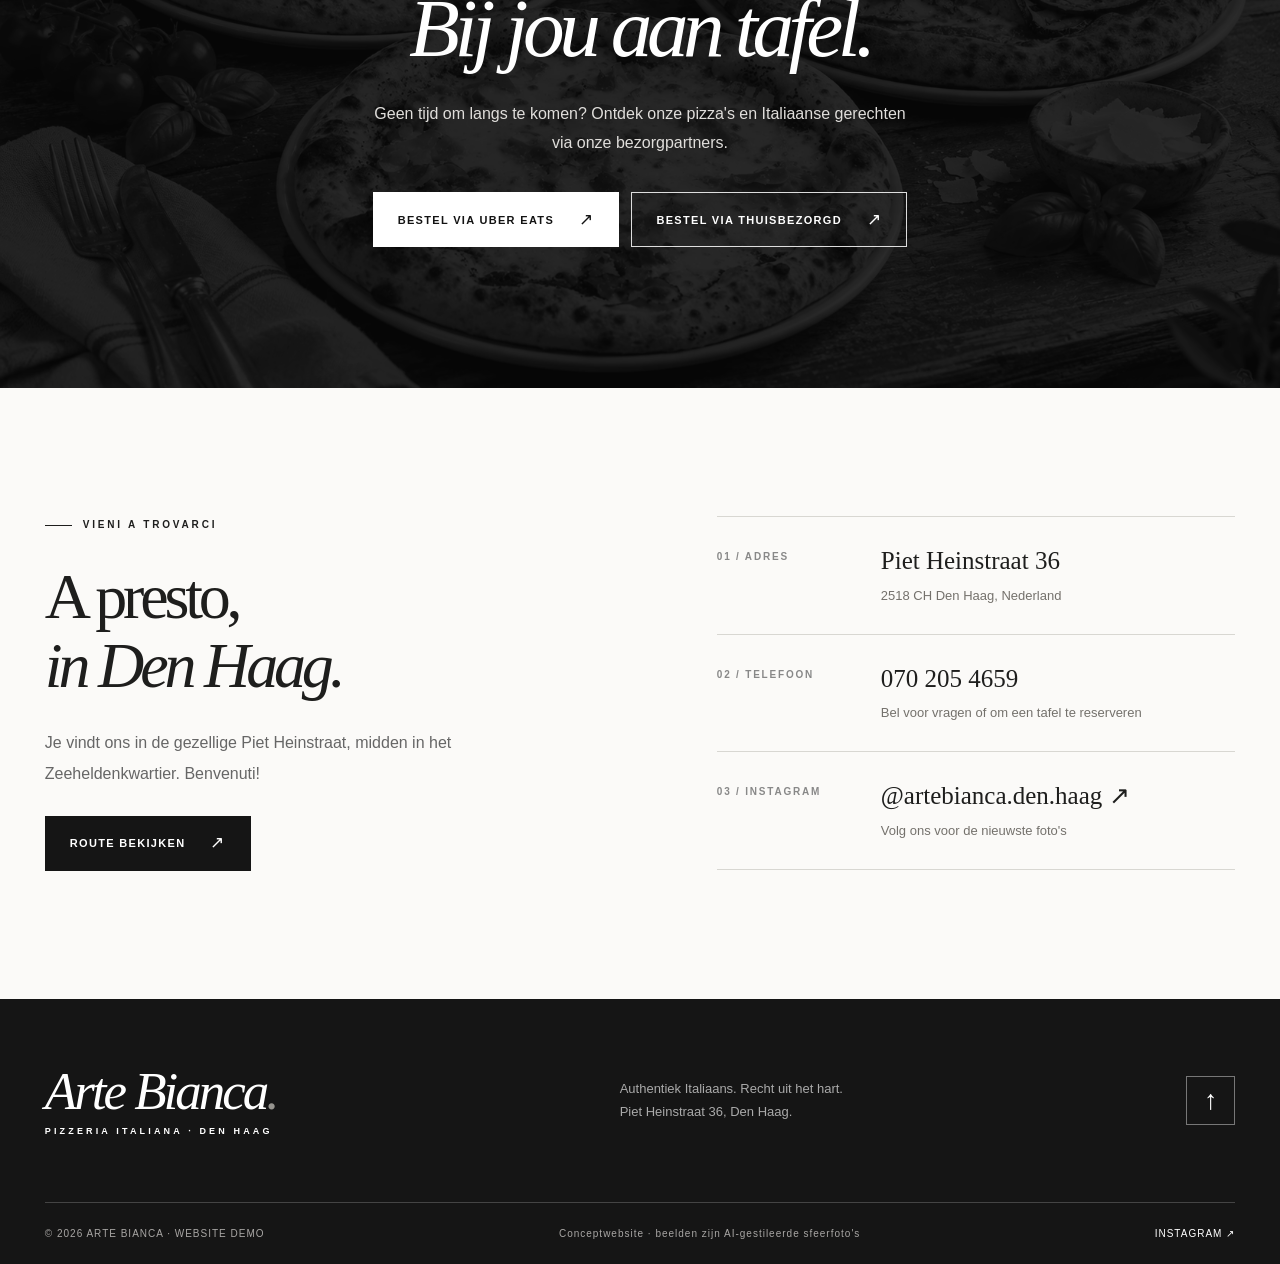
==== commit 0db5dff5: "Add files via upload" ====
--- a/index (1).html
+++ b/index (1).html
@@ -8,16 +8,274 @@
   <meta property="og:type" content="website" />
   <meta property="og:title" content="Arte Bianca — Pizzeria Italiana in Den Haag" />
   <meta property="og:description" content="Italiaanse roots. Sardijnse ziel. Pizza met passie in de Piet Heinstraat." />
-  <meta property="og:image" content="hero-two-pizzas.webp" />
-  <link rel="icon" href="favicon.svg" type="image/svg+xml" />
-  <link rel="preload" href="hero-two-pizzas.webp" as="image" />
-  <link rel="stylesheet" href="styles.css" />
+  <meta property="og:image" content="https://slicefi.github.io/Arte-Bianca/hero-two-pizzas.webp" />
+  <link rel="icon" href="[data-uri]" type="image/svg+xml" />
+  
   <style>
-    /* GitHub Pages fix: uploaded image files are in the repository root */
-    .hero__image { background-image: url("hero-two-pizzas.webp"); }
-    .order__background { background-image: url("three-pizzas.webp"); }
-  </style>
-  <script defer src="script.js"></script>
+/* ARTE BIANCA — minimal editorial restaurant demo
+   Static, responsive, no dependencies. Built for GitHub Pages. */
+:root {
+  --black: #151515;
+  --ink: #1e1e1d;
+  --muted: #75746f;
+  --light: #f6f5f2;
+  --cream: #fbfaf8;
+  --line: #d8d7d2;
+  --white: #fff;
+  --serif: 'Iowan Old Style', 'Baskerville', 'Palatino Linotype', 'Book Antiqua', Georgia, serif;
+  --sans: 'Helvetica Neue', Helvetica, Arial, sans-serif;
+  --space: clamp(4.5rem, 10vw, 9rem);
+}
+*, *::before, *::after { box-sizing: border-box; }
+html { scroll-behavior: smooth; scroll-padding-top: 95px; }
+body { margin: 0; color: var(--ink); background: var(--cream); font-family: var(--sans); -webkit-font-smoothing: antialiased; }
+body.nav-open { overflow: hidden; }
+img { display: block; width: 100%; height: auto; }
+a { color: inherit; text-decoration: none; }
+button { font: inherit; }
+button, a { -webkit-tap-highlight-color: transparent; }
+button:focus-visible, a:focus-visible { outline: 3px solid #999; outline-offset: 4px; }
+[hidden] { display: none !important; }
+.container { width: min(100% - 7vw, 1390px); margin-inline: auto; }
+.skip-link { position: fixed; top: -80px; left: 20px; z-index: 100; background: var(--black); color: #fff; padding: 14px; }
+.skip-link:focus { top: 12px; }
+.announcement { background: var(--black); color: white; font-size: 10px; letter-spacing: .19em; font-weight: 600; }
+.announcement__inner { height: 31px; display: flex; justify-content: space-between; align-items: center; }
+.site-header { position: sticky; top: 0; z-index: 30; background: rgba(251,250,248,.98); border-bottom: 1px solid rgba(0,0,0,.07); backdrop-filter: blur(14px); }
+.site-header__inner { height: 88px; display: flex; align-items: center; justify-content: space-between; gap: 25px; }
+.brand { display: inline-flex; flex-direction: column; flex: 0 0 auto; gap: 0; white-space: nowrap; }
+.brand__name { font: italic 43px/.99 var(--serif); letter-spacing: -.057em; }
+.brand__dot { color: #96948f; }
+.brand__tag { font-size: 9px; letter-spacing: .35em; font-weight: 650; margin-top: 9px; }
+.nav { display: flex; align-items: center; gap: clamp(16px,2.1vw,39px); font-weight: 700; text-transform: uppercase; letter-spacing: .115em; font-size: 10px; }
+.nav > a:not(.nav__order) { position: relative; padding: 13px 0; }
+.nav > a:not(.nav__order)::after { content: ''; position: absolute; bottom: 7px; left: 0; height: 1px; width: 0; background: currentColor; transition: width .2s; }
+.nav > a:not(.nav__order):hover::after { width: 100%; }
+.nav__order { padding: 16px 19px; background: var(--black); color: #fff; white-space: nowrap; }
+.nav__order span { margin-left: 14px; }
+.menu-toggle { display: none; }
+.hero { min-height: min(765px, 75vw); position: relative; isolation: isolate; background: #e5e0d9; overflow: hidden; display: flex; align-items: center; }
+.hero__image { position: absolute; z-index: -2; inset: 0; background: url('[data-uri]